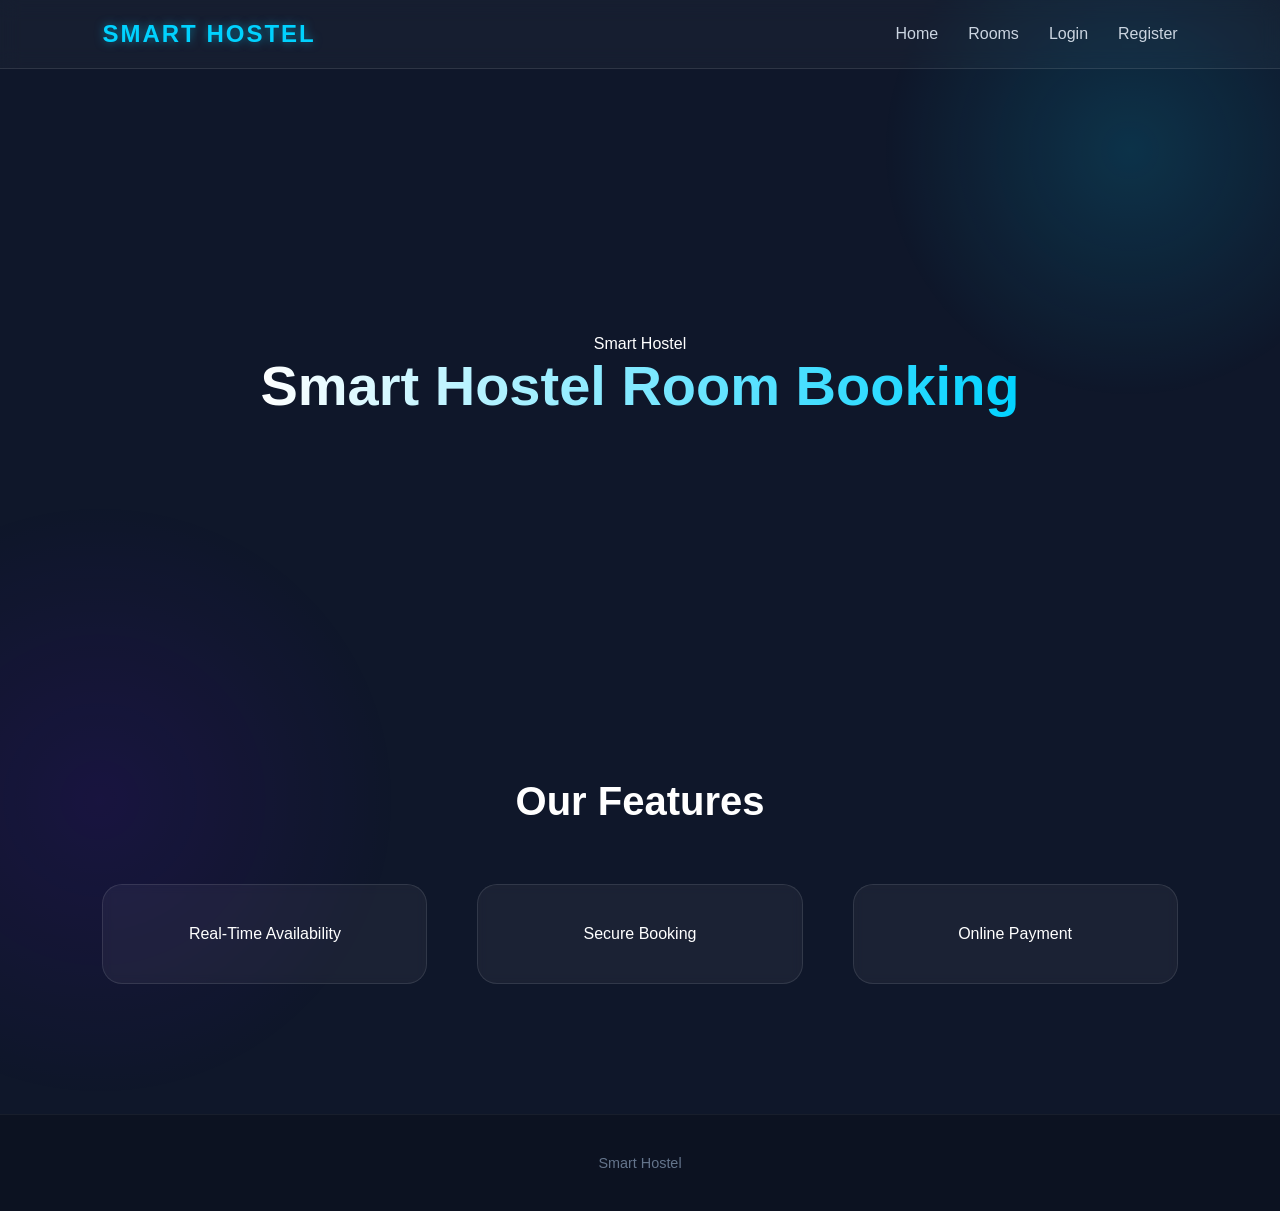
==== index.html @ 12325ff1 "my files" ====
<!DOCTYPE html>
<html lang="en">
<head>
    <meta charset="UTF-8">
    <title>Smart Hostel Room Booking</title>
    <link rel="stylesheet" href="style.css">
</head>
<body>

    <!-- Navbar -->
    <nav>
        <div class="logo">Smart Hostel</div>
        <ul>
            <li><a href="#">Home</a></li>
            <li><a href="#">Rooms</a></li>
            <li><a href="login.html">Login</a></li>
            <li><a href="register.html">Register</a></li>
        </ul>
    </nav>
    <section class="hero">
    <div class="overlay">
        <div class="">Smart Hostel</div>

        <h1 class="">Smart Hostel Room Booking</h1>
        <!-- <button>Book Now</button> -->
    </div>
    </section>
    <section class="features">
        <h1 class="">Our Features</h1>

        <div class="feature-box">
            <div class="box">Real-Time Availability</div>
            <div class="box">Secure Booking</div>
            <div class="box">Online Payment</div>
            
        </div>
    </section>
    
    <!-- Footer -->
    <footer>
        <p>Smart Hostel</p>
    </footer>

</body>
</html>
---- style.css ----
/* General Reset */
* {
    margin: 0;
    padding: 0;
    box-sizing: border-box;
    font-family: 'Segoe UI', Tahoma, Geneva, Verdana, sans-serif;
}

body {
    background: #0f172a; /* Deep midnight blue */
    color: #fff;
    overflow-x: hidden;
}

/* Global Lighting Background */
body::before {
    content: '';
    position: fixed;
    width: 500px;
    height: 500px;
    background: radial-gradient(circle, rgba(0, 210, 255, 0.15), transparent 70%);
    top: -100px;
    right: -100px;
    z-index: -1;
}

body::after {
    content: '';
    position: fixed;
    width: 600px;
    height: 600px;
    background: radial-gradient(circle, rgba(112, 0, 255, 0.1), transparent 70%);
    bottom: -200px;
    left: -200px;
    z-index: -1;
}

/* Navbar - Frosted Glass */
nav {
    display: flex;
    justify-content: space-between;
    align-items: center;
    padding: 20px 8%;
    background: rgba(255, 255, 255, 0.03);
    backdrop-filter: blur(10px);
    border-bottom: 1px solid rgba(255, 255, 255, 0.1);
    position: sticky;
    top: 0;
    z-index: 1000;
}

.logo {
    font-size: 1.5rem;
    font-weight: bold;
    color: #00d2ff;
    text-transform: uppercase;
    letter-spacing: 2px;
    text-shadow: 0 0 10px rgba(0, 210, 255, 0.5);
}

nav ul {
    display: flex;
    list-style: none;
    gap: 30px;
}

nav ul li a {
    text-decoration: none;
    color: #cbd5e1;
    font-weight: 500;
    transition: 0.3s;
}

nav ul li a:hover {
    color: #00d2ff;
    text-shadow: 0 0 8px rgba(0, 210, 255, 0.8);
}

/* Hero Section */
.hero {
    height: 70vh;
    display: flex;
    justify-content: center;
    align-items: center;
    text-align: center;
    padding: 0 20px;
}

.hero h1 {
    font-size: 3.5rem;
    margin-bottom: 15px;
    background: linear-gradient(to right, #fff, #00d2ff);
    -webkit-background-clip: text;
    -webkit-text-fill-color: transparent;
}

.hero p {
    font-size: 1.2rem;
    color: #94a3b8;
    max-width: 600px;
    margin: 0 auto;
}

/* Features Section */
.features {
    padding: 80px 8%;
    text-align: center;
}

.features h1 {
    margin-bottom: 60px;
    font-size: 2.5rem;
    color: #fff;
}

.feature-box {
    display: grid;
    grid-template-columns: repeat(auto-fit, minmax(220px, 1fr));
    gap: 50px;
}

.box {
    background: rgba(255, 255, 255, 0.05);
    padding: 40px 20px;
    border-radius: 20px;
    border: 1px solid rgba(255, 255, 255, 0.1);
    transition: all 0.4s ease;
    cursor: default;
    backdrop-filter: blur(5px);
}

/* Feature Box Hover Effect - "The Glow Up" */
.box:hover {
    transform: translateY(-10px);
    background: rgba(255, 255, 255, 0.08);
    border-color: #00d2ff;
    box-shadow: 0 10px 30px rgba(0, 210, 255, 0.2);
    color: #00d2ff;
}

/* Footer */
footer {
    padding: 40px;
    text-align: center;
    background: rgba(0, 0, 0, 0.2);
    border-top: 1px solid rgba(255, 255, 255, 0.05);
    margin-top: 50px;
}

footer p {
    color: #64748b;
    font-size: 0.9rem;
}

/* Animations */
@keyframes float {
    0% { transform: translateY(0px); }
    50% { transform: translateY(-10px); }
    100% { transform: translateY(0px); }
}

.hero .overlay {
    animation: float 4s ease-in-out infinite;
}
/* Constant Color-Shifting RGB Effect */
.rgb-shifting {
    /* High saturation colors for a better "light" effect */
    background: linear-gradient(
        to right, 
        #ff0000, #00ff00, #0000ff, #ff0000
    );
    background-size: 200% auto;
    -webkit-background-clip: text;
    -webkit-text-fill-color: transparent;
    
    /* Dual animation: sliding the gradient AND rotating the hue */
    animation: 
        slide-bg 2s linear infinite,
        hue-cycle 3s linear infinite;
    
    font-weight: 800;
    /* This creates the "glow" that changes color with the text */
    filter: drop-shadow(0 0 8px currentColor); 
}

/* Animation 1: Moves the colors across the text */
@keyframes slide-bg {
    to { background-position: 200% center; }
}

/* Animation 2: Changes the actual colors every moment */
@keyframes hue-cycle {
    from { filter: hue-rotate(0deg); }
    to { filter: hue-rotate(360deg); }
}
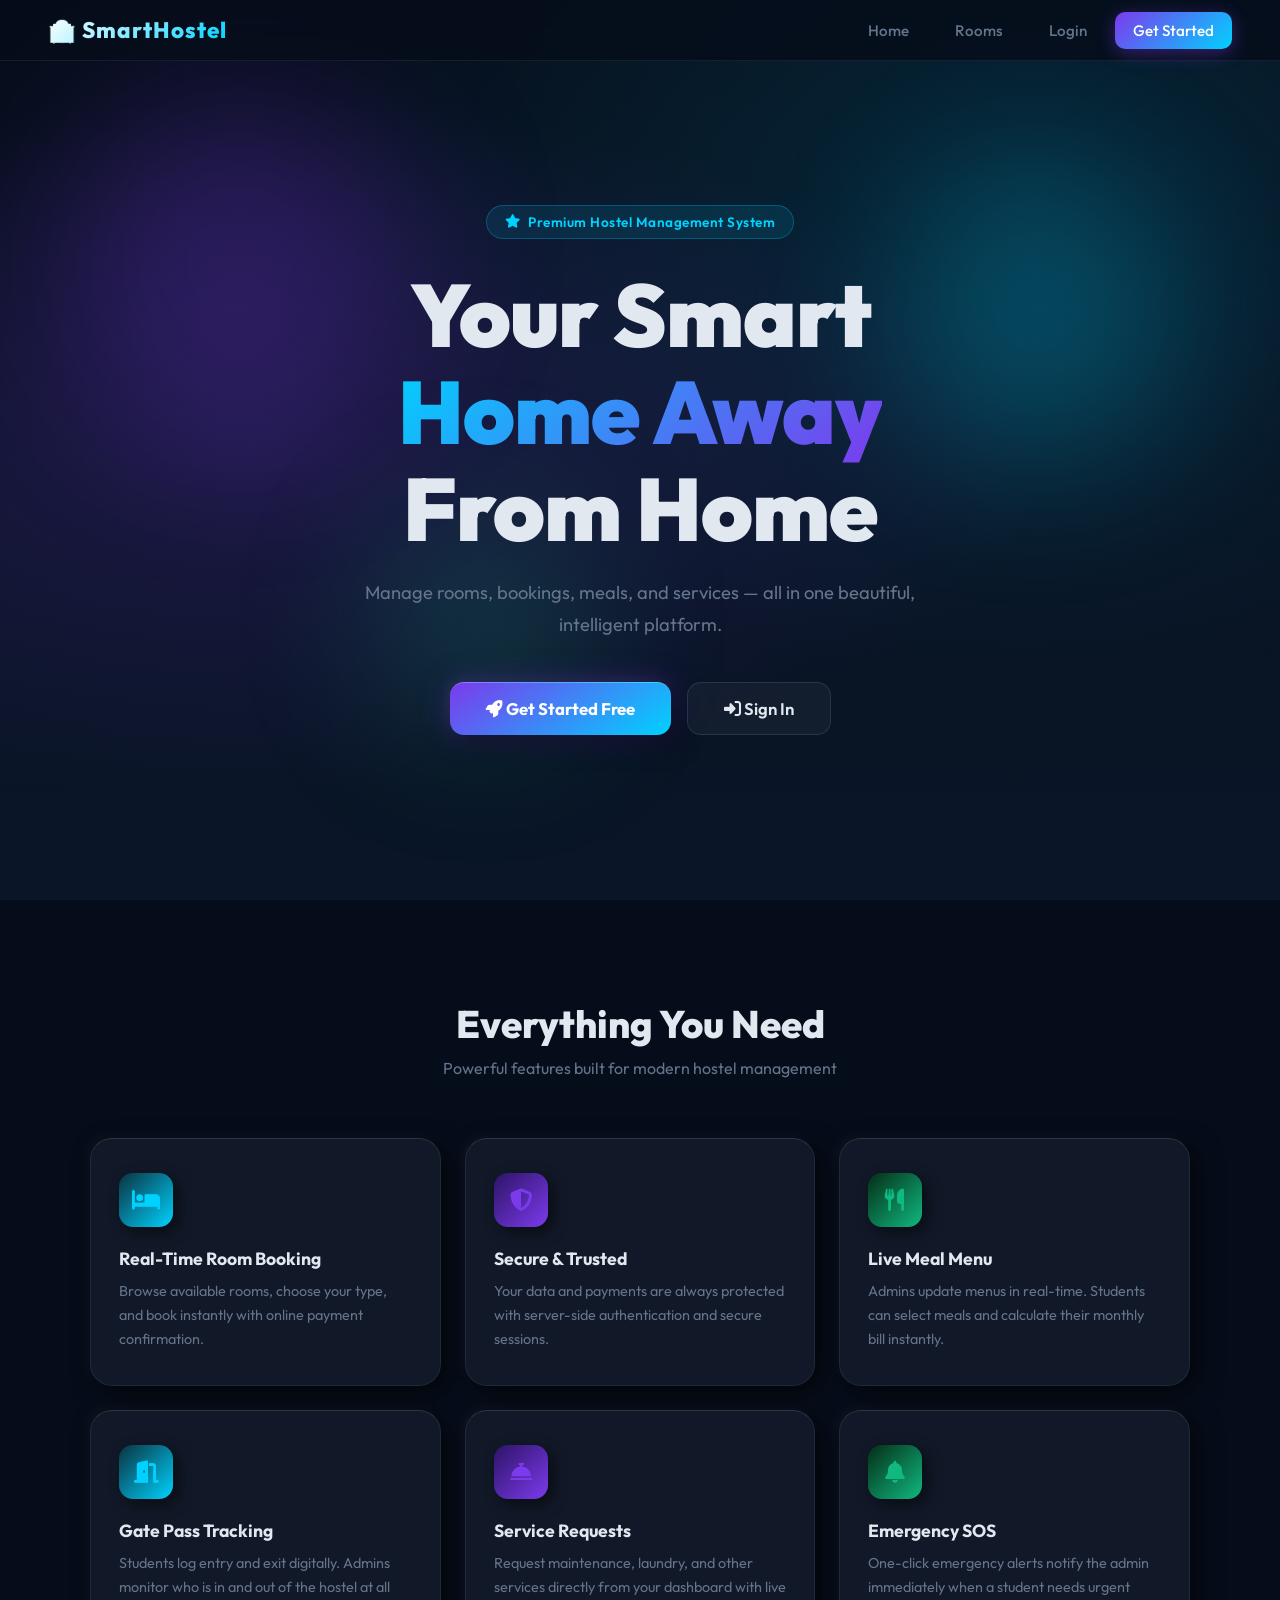
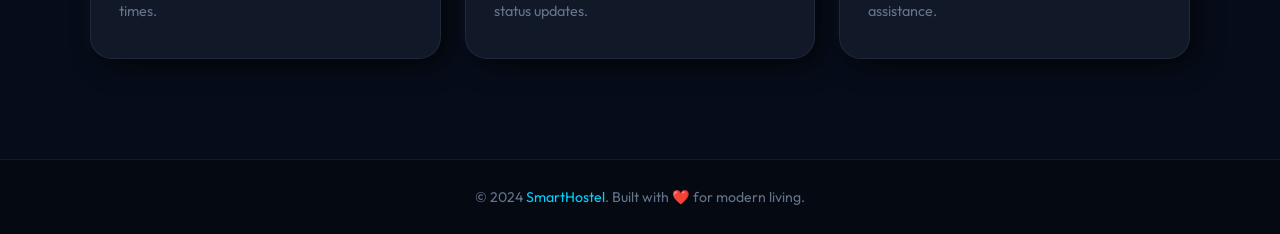
==== commit 0f9cac80: "ui changes" ====
--- a/index.html
+++ b/index.html
@@ -2,45 +2,230 @@
 <html lang="en">
 <head>
     <meta charset="UTF-8">
-    <title>Smart Hostel Room Booking</title>
-    <link rel="stylesheet" href="style.css">
+    <meta name="viewport" content="width=device-width, initial-scale=1.0">
+    <title>Smart Hostel – Modern Living</title>
+    <link rel="stylesheet" href="https://cdnjs.cloudflare.com/ajax/libs/font-awesome/6.4.0/css/all.min.css">
+    <link rel="preconnect" href="https://fonts.googleapis.com">
+    <style>
+        @import url('https://fonts.googleapis.com/css2?family=Outfit:wght@300;400;600;700;800;900&display=swap');
+        :root {
+            --bg: #060d1a; --cyan: #00d2ff; --purple: #7c3aed; --green: #10b981;
+            --text: #e2e8f0; --muted: #64748b; --surface: #111827; --surface2: #1a2540;
+        }
+        * { box-sizing: border-box; margin: 0; padding: 0; }
+        body { background: var(--bg); color: var(--text); font-family: 'Outfit', sans-serif; overflow-x: hidden; }
+
+        /* ── NAV ── */
+        nav {
+            position: fixed; top: 0; left: 0; right: 0; z-index: 100;
+            display: flex; align-items: center; justify-content: space-between;
+            padding: 16px 48px;
+            background: rgba(6,13,26,0.85); backdrop-filter: blur(20px);
+            border-bottom: 1px solid rgba(255,255,255,0.07);
+        }
+        .nav-logo {
+            font-size: 1.4rem; font-weight: 800; letter-spacing: 1px;
+            background: linear-gradient(135deg, #fff, var(--cyan));
+            -webkit-background-clip: text; -webkit-text-fill-color: transparent;
+        }
+        .nav-links { display: flex; gap: 10px; list-style: none; }
+        .nav-links a {
+            color: var(--muted); text-decoration: none; font-weight: 500;
+            padding: 9px 18px; border-radius: 10px; transition: all 0.25s;
+            font-size: 0.95rem;
+        }
+        .nav-links a:hover { color: var(--text); background: rgba(255,255,255,0.06); }
+        .nav-links .btn-nav {
+            background: linear-gradient(135deg, var(--purple), var(--cyan));
+            color: white !important;
+            box-shadow: 0 4px 18px rgba(124,58,237,0.4);
+        }
+        .nav-links .btn-nav:hover { filter: brightness(1.1); transform: translateY(-2px); }
+
+        /* ── HERO ── */
+        .hero {
+            min-height: 100vh; display: flex; align-items: center; justify-content: center;
+            text-align: center; padding: 120px 24px 80px;
+            background:
+                radial-gradient(ellipse at 20% 50%, rgba(124,58,237,0.18) 0%, transparent 55%),
+                radial-gradient(ellipse at 80% 20%, rgba(0,210,255,0.12) 0%, transparent 50%),
+                linear-gradient(180deg, #060d1a 0%, #0a1628 100%);
+        }
+        .hero-tag {
+            display: inline-flex; align-items: center; gap: 8px;
+            background: rgba(0,210,255,0.1); border: 1px solid rgba(0,210,255,0.25);
+            color: var(--cyan); padding: 7px 18px; border-radius: 30px;
+            font-size: 0.85rem; font-weight: 600; margin-bottom: 28px;
+            letter-spacing: 0.5px;
+        }
+        .hero h1 {
+            font-size: clamp(2.5rem, 7vw, 5.5rem); font-weight: 900; line-height: 1.1;
+            letter-spacing: -1px; margin-bottom: 20px;
+        }
+        .hero h1 .gradient-text {
+            background: linear-gradient(135deg, var(--cyan), var(--purple));
+            -webkit-background-clip: text; -webkit-text-fill-color: transparent;
+        }
+        .hero p { color: var(--muted); font-size: 1.15rem; max-width: 560px; margin: 0 auto 42px; line-height: 1.7; }
+        .hero-btns { display: flex; gap: 16px; justify-content: center; flex-wrap: wrap; }
+        .btn-hero-primary {
+            background: linear-gradient(145deg, var(--purple), var(--cyan));
+            color: white; padding: 15px 36px; border-radius: 14px; font-size: 1.05rem;
+            font-weight: 700; text-decoration: none; border: none; cursor: pointer;
+            box-shadow: 8px 8px 24px rgba(0,0,0,0.5), -4px -4px 12px rgba(255,255,255,0.04),
+                        0 0 30px rgba(124,58,237,0.35);
+            border-top: 1px solid rgba(255,255,255,0.2);
+            transition: all 0.25s;
+        }
+        .btn-hero-primary:hover { transform: translateY(-3px); filter: brightness(1.1); }
+        .btn-hero-primary:active { transform: translateY(1px); }
+        .btn-hero-ghost {
+            background: rgba(255,255,255,0.04); color: var(--text); padding: 15px 36px;
+            border-radius: 14px; font-size: 1.05rem; font-weight: 600; text-decoration: none;
+            border: 1px solid rgba(255,255,255,0.1); cursor: pointer; transition: all 0.25s;
+        }
+        .btn-hero-ghost:hover { background: rgba(255,255,255,0.08); transform: translateY(-2px); }
+
+        /* Floating Orbs */
+        .orb {
+            position: fixed; border-radius: 50%; pointer-events: none;
+            filter: blur(80px); opacity: 0.25; z-index: 0;
+            animation: float 6s ease-in-out infinite;
+        }
+        .orb-1 { width: 350px; height: 350px; background: var(--purple); top: 10%; left: 5%; animation-delay: 0s; }
+        .orb-2 { width: 280px; height: 280px; background: var(--cyan); top: 20%; right: 8%; animation-delay: -3s; }
+        .orb-3 { width: 200px; height: 200px; background: var(--green); bottom: 20%; left: 30%; animation-delay: -1.5s; }
+        @keyframes float {
+            0%, 100% { transform: translateY(0); }
+            50% { transform: translateY(-24px); }
+        }
+
+        /* ── FEATURES ── */
+        .features { padding: 100px 48px; position: relative; z-index: 1; }
+        .section-title { text-align: center; margin-bottom: 60px; }
+        .section-title h2 { font-size: 2.4rem; font-weight: 800; margin-bottom: 10px; }
+        .section-title p { color: var(--muted); font-size: 1rem; }
+        .features-grid {
+            display: grid; grid-template-columns: repeat(auto-fit, minmax(260px, 1fr));
+            gap: 24px; max-width: 1100px; margin: 0 auto;
+        }
+        .feature-card {
+            background: var(--surface);
+            border: 1px solid rgba(255,255,255,0.07);
+            border-top-color: rgba(255,255,255,0.12);
+            border-radius: 22px; padding: 34px 28px;
+            box-shadow: 8px 8px 24px rgba(0,0,0,0.6), -4px -4px 12px rgba(255,255,255,0.03);
+            transition: all 0.3s; position: relative; overflow: hidden;
+        }
+        .feature-card::before {
+            content: ''; position: absolute; top: 0; left: 0; right: 0; height: 2px;
+            background: linear-gradient(90deg, var(--purple), var(--cyan)); opacity: 0;
+            transition: opacity 0.3s;
+        }
+        .feature-card:hover { transform: translateY(-6px); box-shadow: 12px 12px 35px rgba(0,0,0,0.7); }
+        .feature-card:hover::before { opacity: 1; }
+        .feat-icon {
+            width: 54px; height: 54px; border-radius: 14px;
+            display: flex; align-items: center; justify-content: center;
+            font-size: 1.4rem; margin-bottom: 20px;
+            box-shadow: 5px 5px 14px rgba(0,0,0,0.5);
+        }
+        .feat-icon.cyan  { background: linear-gradient(135deg, #0a3340, var(--cyan)); color: var(--cyan); }
+        .feat-icon.purple{ background: linear-gradient(135deg, #2d1466, var(--purple)); color: var(--purple); }
+        .feat-icon.green { background: linear-gradient(135deg, #052e16, var(--green)); color: var(--green); }
+        .feature-card h3 { font-size: 1.1rem; font-weight: 700; margin-bottom: 10px; }
+        .feature-card p  { color: var(--muted); font-size: 0.9rem; line-height: 1.65; }
+
+        /* ── FOOTER ── */
+        footer {
+            border-top: 1px solid rgba(255,255,255,0.07);
+            padding: 28px 48px; text-align: center;
+            color: var(--muted); font-size: 0.88rem;
+            background: rgba(0,0,0,0.3);
+        }
+        footer span { color: var(--cyan); }
+
+        @media (max-width: 768px) {
+            nav { padding: 14px 20px; }
+            .nav-links { gap: 6px; }
+            .nav-links a { padding: 8px 12px; font-size: 0.85rem; }
+            .features { padding: 60px 20px; }
+            .hero { padding: 100px 20px 60px; }
+        }
+        @media (max-width: 480px) {
+            .nav-links { display: none; }
+            .hero h1 { font-size: 2.2rem; }
+        }
+    </style>
 </head>
 <body>
-
-    <!-- Navbar -->
+    <div class="orb orb-1"></div>
+    <div class="orb orb-2"></div>
+    <div class="orb orb-3"></div>
+
     <nav>
-        <div class="logo">Smart Hostel</div>
-        <ul>
+        <div class="nav-logo">🏨 SmartHostel</div>
+        <ul class="nav-links">
             <li><a href="#">Home</a></li>
             <li><a href="#">Rooms</a></li>
             <li><a href="login.html">Login</a></li>
-            <li><a href="register.html">Register</a></li>
+            <li><a href="register.html" class="btn-nav">Get Started</a></li>
         </ul>
     </nav>
+
     <section class="hero">
-    <div class="overlay">
-        <div class="">Smart Hostel</div>
-
-        <h1 class="">Smart Hostel Room Booking</h1>
-        <!-- <button>Book Now</button> -->
-    </div>
-    </section>
-    <section class="features">
-        <h1 class="">Our Features</h1>
-
-        <div class="feature-box">
-            <div class="box">Real-Time Availability</div>
-            <div class="box">Secure Booking</div>
-            <div class="box">Online Payment</div>
-            
+        <div style="position:relative;z-index:1">
+            <div class="hero-tag"><i class="fa fa-star"></i> Premium Hostel Management System</div>
+            <h1>Your Smart<br><span class="gradient-text">Home Away</span><br>From Home</h1>
+            <p>Manage rooms, bookings, meals, and services — all in one beautiful, intelligent platform.</p>
+            <div class="hero-btns">
+                <a href="register.html" class="btn-hero-primary"><i class="fa fa-rocket"></i> Get Started Free</a>
+                <a href="login.html" class="btn-hero-ghost"><i class="fa fa-sign-in-alt"></i> Sign In</a>
+            </div>
         </div>
     </section>
-    
-    <!-- Footer -->
+
+    <section class="features">
+        <div class="section-title">
+            <h2>Everything You Need</h2>
+            <p>Powerful features built for modern hostel management</p>
+        </div>
+        <div class="features-grid">
+            <div class="feature-card">
+                <div class="feat-icon cyan"><i class="fa fa-bed"></i></div>
+                <h3>Real-Time Room Booking</h3>
+                <p>Browse available rooms, choose your type, and book instantly with online payment confirmation.</p>
+            </div>
+            <div class="feature-card">
+                <div class="feat-icon purple"><i class="fa fa-shield-alt"></i></div>
+                <h3>Secure &amp; Trusted</h3>
+                <p>Your data and payments are always protected with server-side authentication and secure sessions.</p>
+            </div>
+            <div class="feature-card">
+                <div class="feat-icon green"><i class="fa fa-utensils"></i></div>
+                <h3>Live Meal Menu</h3>
+                <p>Admins update menus in real-time. Students can select meals and calculate their monthly bill instantly.</p>
+            </div>
+            <div class="feature-card">
+                <div class="feat-icon cyan"><i class="fa fa-door-open"></i></div>
+                <h3>Gate Pass Tracking</h3>
+                <p>Students log entry and exit digitally. Admins monitor who is in and out of the hostel at all times.</p>
+            </div>
+            <div class="feature-card">
+                <div class="feat-icon purple"><i class="fa fa-concierge-bell"></i></div>
+                <h3>Service Requests</h3>
+                <p>Request maintenance, laundry, and other services directly from your dashboard with live status updates.</p>
+            </div>
+            <div class="feature-card">
+                <div class="feat-icon green"><i class="fa fa-bell"></i></div>
+                <h3>Emergency SOS</h3>
+                <p>One-click emergency alerts notify the admin immediately when a student needs urgent assistance.</p>
+            </div>
+        </div>
+    </section>
+
     <footer>
-        <p>Smart Hostel</p>
+        <p>© 2024 <span>SmartHostel</span>. Built with ❤️ for modern living.</p>
     </footer>
-
 </body>
 </html>
-
